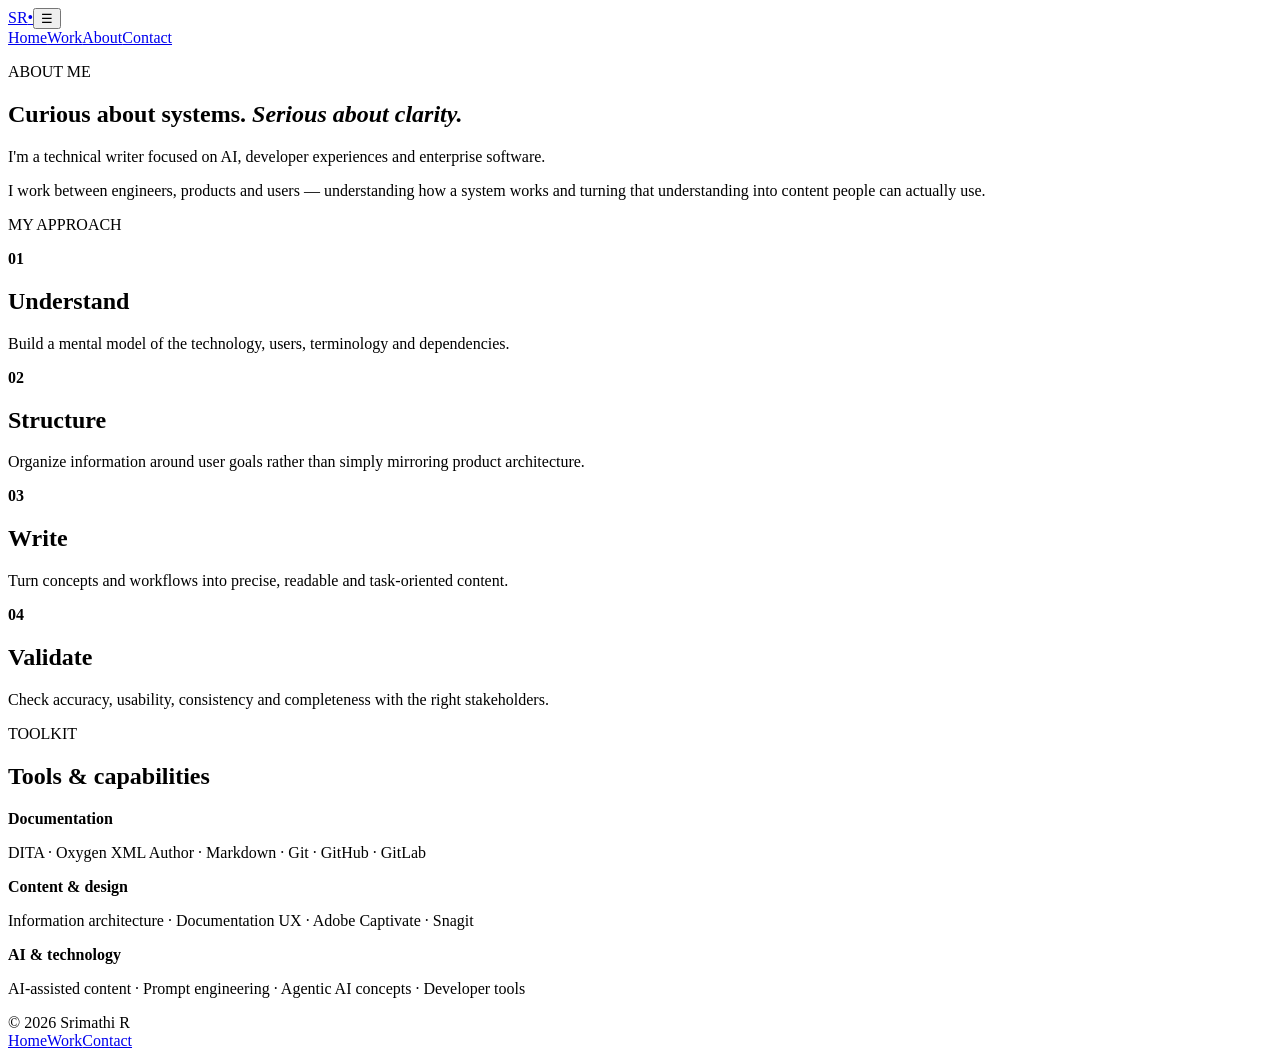
==== about.html @ e29bbeda "Add files via upload" ====
<!doctype html><html lang="en"><head><meta charset="utf-8"><meta name="viewport" content="width=device-width,initial-scale=1"><title>About — Srimathi R</title><link rel="preconnect" href="https://fonts.googleapis.com"><link rel="preconnect" href="https://fonts.gstatic.com" crossorigin><link href="https://fonts.googleapis.com/css2?family=DM+Sans:wght@400;500;600;700&family=Playfair+Display:ital,wght@0,500;0,600;1,500;1,600&display=swap" rel="stylesheet"><link rel="stylesheet" href="css/style.css"></head><body>
<header><nav class="nav wrap"><a class="logo" href="index.html">SR<span>•</span></a><button class="menu">☰</button><div class="links"><a href="index.html">Home</a><a href="work.html">Work</a><a class="on" href="about.html">About</a><a href="contact.html">Contact</a></div></nav></header>
<main><section class="page-head split wrap"><div><p class="kicker">ABOUT ME</p><h1>Curious about systems. <i>Serious about clarity.</i></h1></div><div class="about-copy"><p>I'm a technical writer focused on AI, developer experiences and enterprise software.</p><p>I work between engineers, products and users — understanding how a system works and turning that understanding into content people can actually use.</p></div></section>
<section class="dark-section"><div class="wrap"><p class="kicker">MY APPROACH</p><div class="approach"><div><b>01</b><h2>Understand</h2><p>Build a mental model of the technology, users, terminology and dependencies.</p></div><div><b>02</b><h2>Structure</h2><p>Organize information around user goals rather than simply mirroring product architecture.</p></div><div><b>03</b><h2>Write</h2><p>Turn concepts and workflows into precise, readable and task-oriented content.</p></div><div><b>04</b><h2>Validate</h2><p>Check accuracy, usability, consistency and completeness with the right stakeholders.</p></div></div></div></section>
<section class="section wrap skills"><div><p class="kicker">TOOLKIT</p><h2>Tools & capabilities</h2></div><div class="skill-list"><div><b>Documentation</b><p>DITA · Oxygen XML Author · Markdown · Git · GitHub · GitLab</p></div><div><b>Content & design</b><p>Information architecture · Documentation UX · Adobe Captivate · Snagit</p></div><div><b>AI & technology</b><p>AI-assisted content · Prompt engineering · Agentic AI concepts · Developer tools</p></div></div></section></main><footer class="footer wrap"><span>© 2026 Srimathi R</span><div><a href="index.html">Home</a><a href="work.html">Work</a><a href="contact.html">Contact</a></div></footer><script src="js/main.js"></script></body></html>
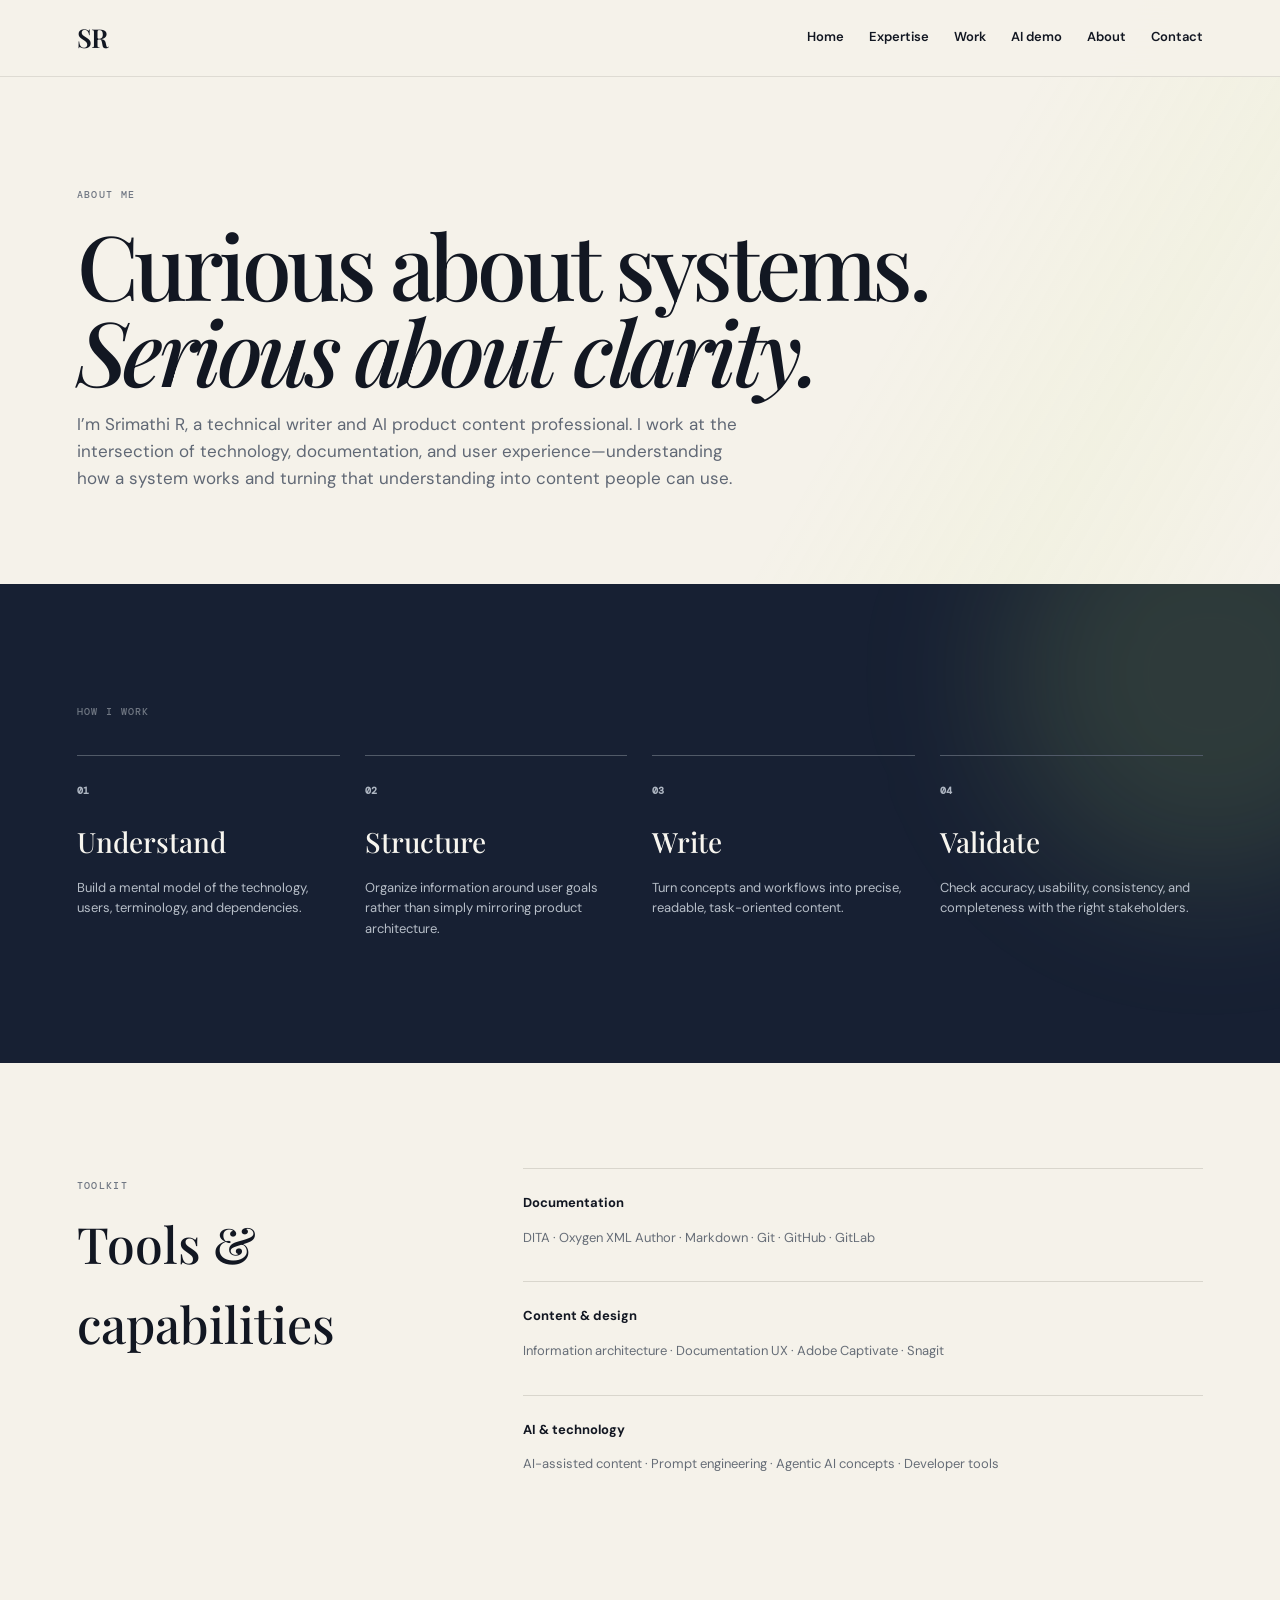
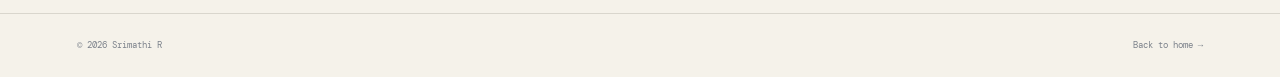
==== commit 4e0fb98c: "Add files via upload" ====
--- a/about.html
+++ b/about.html
@@ -1,5 +1 @@
-<!doctype html><html lang="en"><head><meta charset="utf-8"><meta name="viewport" content="width=device-width,initial-scale=1"><title>About — Srimathi R</title><link rel="preconnect" href="https://fonts.googleapis.com"><link rel="preconnect" href="https://fonts.gstatic.com" crossorigin><link href="https://fonts.googleapis.com/css2?family=DM+Sans:wght@400;500;600;700&family=Playfair+Display:ital,wght@0,500;0,600;1,500;1,600&display=swap" rel="stylesheet"><link rel="stylesheet" href="css/style.css"></head><body>
-<header><nav class="nav wrap"><a class="logo" href="index.html">SR<span>•</span></a><button class="menu">☰</button><div class="links"><a href="index.html">Home</a><a href="work.html">Work</a><a class="on" href="about.html">About</a><a href="contact.html">Contact</a></div></nav></header>
-<main><section class="page-head split wrap"><div><p class="kicker">ABOUT ME</p><h1>Curious about systems. <i>Serious about clarity.</i></h1></div><div class="about-copy"><p>I'm a technical writer focused on AI, developer experiences and enterprise software.</p><p>I work between engineers, products and users — understanding how a system works and turning that understanding into content people can actually use.</p></div></section>
-<section class="dark-section"><div class="wrap"><p class="kicker">MY APPROACH</p><div class="approach"><div><b>01</b><h2>Understand</h2><p>Build a mental model of the technology, users, terminology and dependencies.</p></div><div><b>02</b><h2>Structure</h2><p>Organize information around user goals rather than simply mirroring product architecture.</p></div><div><b>03</b><h2>Write</h2><p>Turn concepts and workflows into precise, readable and task-oriented content.</p></div><div><b>04</b><h2>Validate</h2><p>Check accuracy, usability, consistency and completeness with the right stakeholders.</p></div></div></div></section>
-<section class="section wrap skills"><div><p class="kicker">TOOLKIT</p><h2>Tools & capabilities</h2></div><div class="skill-list"><div><b>Documentation</b><p>DITA · Oxygen XML Author · Markdown · Git · GitHub · GitLab</p></div><div><b>Content & design</b><p>Information architecture · Documentation UX · Adobe Captivate · Snagit</p></div><div><b>AI & technology</b><p>AI-assisted content · Prompt engineering · Agentic AI concepts · Developer tools</p></div></div></section></main><footer class="footer wrap"><span>© 2026 Srimathi R</span><div><a href="index.html">Home</a><a href="work.html">Work</a><a href="contact.html">Contact</a></div></footer><script src="js/main.js"></script></body></html>+<!doctype html><html lang="en"><head><meta charset="utf-8"><meta name="viewport" content="width=device-width,initial-scale=1"><title>About — Srimathi R</title><link rel="stylesheet" href="css/style.css"></head><body><header class="site-header"><a class="brand" href="index.html">SR</a><nav><a href="index.html">Home</a><a href="index.html#expertise">Expertise</a><a href="index.html#samples">Work</a><a href="index.html#ai-demo">AI demo</a><a href="about.html">About</a><a href="contact.html">Contact</a></nav></header><main><section class="page-head wrap"><p class="kicker">ABOUT ME</p><h1>Curious about systems.<br><i>Serious about clarity.</i></h1><p>I’m Srimathi R, a technical writer and AI product content professional. I work at the intersection of technology, documentation, and user experience—understanding how a system works and turning that understanding into content people can use.</p></section><section class="dark-section"><div class="wrap"><p class="kicker">HOW I WORK</p><div class="approach"><div><b>01</b><h2>Understand</h2><p>Build a mental model of the technology, users, terminology, and dependencies.</p></div><div><b>02</b><h2>Structure</h2><p>Organize information around user goals rather than simply mirroring product architecture.</p></div><div><b>03</b><h2>Write</h2><p>Turn concepts and workflows into precise, readable, task-oriented content.</p></div><div><b>04</b><h2>Validate</h2><p>Check accuracy, usability, consistency, and completeness with the right stakeholders.</p></div></div></div></section><section class="section wrap skills"><div><p class="kicker">TOOLKIT</p><h2>Tools & capabilities</h2></div><div class="skill-list"><div><b>Documentation</b><p>DITA · Oxygen XML Author · Markdown · Git · GitHub · GitLab</p></div><div><b>Content & design</b><p>Information architecture · Documentation UX · Adobe Captivate · Snagit</p></div><div><b>AI & technology</b><p>AI-assisted content · Prompt engineering · Agentic AI concepts · Developer tools</p></div></div></section></main><footer><span>© 2026 Srimathi R</span><span><a href="index.html">Back to home →</a></span></footer><script src="js/main.js"></script></body></html>
--- a/css/style.css
+++ b/css/style.css
@@ -0,0 +1,5 @@
+@import url('https://fonts.googleapis.com/css2?family=DM+Mono:wght@400;500&family=DM+Sans:wght@400;500;600;700&family=Playfair+Display:ital,wght@0,500;0,600;1,500;1,600&display=swap');
+:root{--bg:#f5f2ea;--paper:#fbfaf6;--ink:#121722;--muted:#68707c;--line:#d9d6cd;--navy:#172033;--accent:#c9f06b;--accent2:#e7ddff;--shadow:0 20px 60px rgba(18,23,34,.08)}
+*{box-sizing:border-box}html{scroll-behavior:smooth}body{margin:0;background:var(--bg);color:var(--ink);font-family:'DM Sans',sans-serif;line-height:1.6}body:before{content:'';position:fixed;inset:0;pointer-events:none;background:linear-gradient(120deg,transparent 0 60%,rgba(201,240,107,.06) 75%,transparent 90%);z-index:-1}a{color:inherit;text-decoration:none}button{font:inherit}.wrap{width:min(1180px,88vw);margin:auto}.site-header,header{position:sticky;top:0;z-index:50;background:rgba(245,242,234,.88);backdrop-filter:blur(18px);border-bottom:1px solid rgba(217,214,205,.8)}.site-header{display:flex;align-items:center;justify-content:space-between;padding:17px 6vw}.site-header .brand,.logo{font-family:'Playfair Display',serif;font-size:26px;font-weight:600;letter-spacing:-.04em}.site-header nav,.links{display:flex;gap:25px;align-items:center;font-size:13px;font-weight:600}.site-header nav a,.links a{position:relative}.site-header nav a:after,.links a:after{content:'';position:absolute;left:0;bottom:-7px;width:0;height:2px;background:var(--ink);transition:.25s}.site-header nav a:hover:after,.links a:hover:after,.links .on:after{width:100%}.nav{display:flex;align-items:center;justify-content:space-between;padding:17px 0}.nav .logo span{color:#8da44d}.menu{display:none;border:0;background:none;font-size:20px}.hero{width:min(1220px,88vw);margin:auto;padding:120px 0 95px;position:relative}.hero:after{content:'';position:absolute;width:330px;height:330px;border-radius:50%;background:var(--accent2);filter:blur(70px);opacity:.42;right:0;top:60px;z-index:-1}.eyebrow,.kicker,.sample-meta,.snippet span{font-family:'DM Mono',monospace;text-transform:uppercase;letter-spacing:.13em;font-size:10px;font-weight:500;color:#707783}.hero h1{font-family:'Playfair Display',serif;font-weight:500;font-size:clamp(58px,8.3vw,116px);line-height:.92;letter-spacing:-.055em;max-width:1000px;margin:18px 0 30px}.hero h1 em,.page-head h1 i,.contact h1 i{font-style:italic}.hero-copy{max-width:710px;font-size:19px;color:#555e6b;margin:0 0 30px}.hero-actions{display:flex;gap:24px;align-items:center}.button{display:inline-flex;align-items:center;gap:12px;background:var(--navy);color:white;padding:14px 20px;font-size:13px;font-weight:700;border-radius:2px;box-shadow:0 8px 20px rgba(23,32,51,.15);transition:.2s}.button:hover{transform:translateY(-2px)}.text-link{font-size:13px;font-weight:700}.hero-note{display:flex;gap:10px;flex-wrap:wrap;margin-top:65px;padding-top:20px;border-top:1px solid var(--line);font-family:'DM Mono',monospace;font-size:10px;color:#7a818c}.hero-note span{display:inline-block}.section{padding:105px 0}.section-heading{display:grid;grid-template-columns:60px 1fr;gap:18px;margin-bottom:46px}.section-heading>span{font-family:'DM Mono',monospace;font-size:10px;color:#7b818a;padding-top:8px}.section-heading h2{font-family:'Playfair Display',serif;font-weight:500;font-size:clamp(42px,5vw,66px);line-height:.98;letter-spacing:-.04em;margin:0}.expertise-grid{display:grid;grid-template-columns:repeat(2,1fr);gap:18px}.expertise-grid article{background:var(--paper);border:1px solid var(--line);padding:35px;min-height:310px;box-shadow:0 1px 0 rgba(0,0,0,.02);transition:.25s}.expertise-grid article:hover,.sample-card:hover,.index-card:hover{transform:translateY(-4px);box-shadow:var(--shadow)}.number{font-family:'DM Mono',monospace;font-size:10px;color:#858b94;margin-bottom:58px}.expertise-grid h3,.sample-card h3,.approach-grid h3{font-family:'Playfair Display',serif;font-weight:500;font-size:31px;line-height:1.08;letter-spacing:-.02em;margin:0 0 14px}.expertise-grid p,.sample-card p{color:#5f6671;font-size:14px}.expertise-grid ul{margin:24px 0 0;padding:0;list-style:none;font-size:12px;color:#333b46}.expertise-grid li{padding:8px 0;border-top:1px solid #e5e2db}.samples-section{background:#ece9e1}.sample-card{background:var(--paper);border:1px solid var(--line);transition:.25s}.sample-card.featured{display:grid;grid-template-columns:200px 1fr;gap:45px;padding:42px;margin-bottom:18px}.sample-card.featured h3{font-size:44px}.before-after{display:grid;grid-template-columns:repeat(3,1fr);gap:12px;margin:28px 0}.before-after>div{border-top:2px solid var(--ink);padding:14px 0}.before-after small{font-family:'DM Mono',monospace;font-size:8px;letter-spacing:.12em;color:#888}.before-after strong{display:block;font-size:14px;margin-top:8px}.before-after p{font-size:11px;margin:6px 0}.sample-grid{display:grid;grid-template-columns:repeat(3,1fr);gap:18px}.sample-grid .sample-card{padding:31px;min-height:370px;display:flex;flex-direction:column}.sample-grid .text-link{margin-top:auto}.snippet{background:#f0eee7;border:1px solid #dfdcd3;padding:14px 16px;margin:24px 0}.snippet span{display:block;margin-bottom:8px}.snippet strong{display:block;font-size:12px;line-height:1.45}.dark-section{background:var(--navy);color:#f7f5ef;padding:110px 0;position:relative;overflow:hidden}.dark-section:after{content:'';position:absolute;width:420px;height:420px;border-radius:50%;background:rgba(201,240,107,.13);filter:blur(70px);right:-140px;top:-120px}.dark-section .section-heading>span{color:#9ca4b0}.ai-demo-layout{display:grid;grid-template-columns:1.25fr .75fr;gap:100px;position:relative;z-index:1}.ai-demo-layout h3{font-family:'Playfair Display',serif;font-weight:500;font-size:clamp(42px,5vw,68px);line-height:1;letter-spacing:-.04em;margin:0 0 20px}.ai-demo-layout p{color:#b8bfca;max-width:620px}.light-button{background:var(--accent);color:var(--navy);box-shadow:none}.ai-points{border-top:1px solid #424a59}.ai-points div{display:grid;grid-template-columns:42px 1fr;gap:14px;padding:21px 0;border-bottom:1px solid #424a59}.ai-points strong{font-family:'DM Mono',monospace;font-size:10px;color:#aab2bf}.ai-points span{font-size:13px}.approach-grid{display:grid;grid-template-columns:repeat(4,1fr);gap:22px}.approach-grid>div{border-top:1px solid #aaa79f;padding-top:18px}.approach-grid span{font-family:'DM Mono',monospace;font-size:10px;color:#898f98}.approach-grid h3{font-size:25px;margin:13px 0 7px}.approach-grid p{font-size:13px;color:#666e78}.statement{padding:125px 0;background:#dcd8ce}.statement p{font-family:'Playfair Display',serif;font-size:clamp(42px,5.8vw,78px);line-height:1;letter-spacing:-.045em;max-width:980px;margin:0}.statement em{font-style:italic}.contact-section{padding-bottom:120px}.contact-grid{display:grid;grid-template-columns:1.3fr .7fr;gap:80px}.large{font-family:'Playfair Display',serif;font-size:36px;line-height:1.18;letter-spacing:-.025em;max-width:760px}.contact-details{display:flex;flex-direction:column;gap:16px}.contact-details a{padding:15px 0;border-bottom:1px solid var(--line);font-weight:600;font-size:14px}.contact-details a:hover{padding-left:8px}.footer,footer{display:flex;justify-content:space-between;gap:20px;padding:24px 6vw;border-top:1px solid var(--line);font-family:'DM Mono',monospace;font-size:9px;color:#7c828b}.footer div{display:flex;gap:20px}.page-head{padding:100px 0 75px}.page-head h1,.contact h1{font-family:'Playfair Display',serif;font-size:clamp(52px,7vw,90px);font-weight:500;line-height:.96;letter-spacing:-.05em;max-width:950px;margin:18px 0}.page-head>p:last-child{max-width:670px;color:#606875;font-size:17px}.split{display:grid;grid-template-columns:1.1fr .9fr;gap:80px}.about-copy{font-size:18px;color:#59616d;padding-top:40px}.dark-section .wrap{position:relative;z-index:1}.approach{display:grid;grid-template-columns:repeat(4,1fr);gap:25px;margin-top:35px}.approach>div{border-top:1px solid #515a68;padding-top:20px}.approach b{font-family:'DM Mono',monospace;color:#aeb6c2;font-size:10px}.approach h2{font-family:'Playfair Display',serif;font-size:28px;font-weight:500;margin:18px 0 8px}.approach p{color:#b7bec8;font-size:13px}.skills{display:grid;grid-template-columns:.7fr 1.3fr;gap:80px}.skills h2{font-family:'Playfair Display',serif;font-size:50px;font-weight:500;margin:10px 0}.skill-list>div{padding:20px 0;border-top:1px solid var(--line)}.skill-list b{font-size:13px}.skill-list p{color:#666d77;font-size:13px}.contact{padding:110px 0 130px}.contact>p:not(.kicker){font-size:18px;color:#606875;max-width:650px}.contact-list{display:grid;grid-template-columns:repeat(3,1fr);gap:18px;margin-top:55px}.contact-list a{background:var(--paper);border:1px solid var(--line);padding:25px;min-height:120px;transition:.2s}.contact-list a:hover{transform:translateY(-3px);box-shadow:var(--shadow)}.contact-list span{display:block;font-family:'DM Mono',monospace;font-size:9px;color:#818791;margin-bottom:20px}.contact-list b{font-size:14px}.work-index{padding-bottom:100px}.index-card{display:grid;grid-template-columns:90px 1fr;gap:20px;background:var(--paper);border:1px solid var(--line);padding:35px;margin-bottom:18px;transition:.25s}.index-card .num{font-family:'DM Mono',monospace;font-size:11px;color:#858b94}.index-card span{font-family:'DM Mono',monospace;font-size:9px;color:#777e88;letter-spacing:.12em}.index-card h2{font-family:'Playfair Display',serif;font-size:38px;font-weight:500;line-height:1.05;margin:12px 0}.index-card p{max-width:700px;color:#626a75;font-size:14px}.index-card b{font-size:12px}.case-hero{padding:75px 0 70px}.back{font-size:11px;font-weight:700}.case-hero h1{font-family:'Playfair Display',serif;font-size:clamp(52px,7vw,88px);font-weight:500;line-height:.95;letter-spacing:-.05em;max-width:950px;margin:28px 0}.case-lede{font-size:19px;color:#606875;max-width:720px}.meta{display:grid;grid-template-columns:repeat(3,1fr);gap:18px;margin-top:55px;border-top:1px solid var(--line)}.meta div{padding-top:16px}.meta span,aside span{font-family:'DM Mono',monospace;font-size:9px;color:#7c838d;display:block;margin-bottom:8px}.meta b{font-size:12px}.case-content{display:grid;grid-template-columns:1fr 240px;gap:90px;padding-bottom:100px}.case-section{padding:60px 0;border-top:1px solid var(--line)}.case-section h2{font-family:'Playfair Display',serif;font-weight:500;font-size:38px;line-height:1.1;letter-spacing:-.025em;max-width:820px}.case-section p:not(.kicker){color:#606875;max-width:750px}.flow{background:#eae7df;padding:20px;margin-top:28px;font-family:'DM Mono',monospace;font-size:11px;overflow:auto}.case-content aside{padding-top:60px;color:#606875;font-size:12px}.case-content aside p{margin:0 0 38px}.quote blockquote{font-family:'Playfair Display',serif;font-size:45px;line-height:1.1;margin:25px 0;max-width:700px}.sample-highlight{background:#efede6;border:1px solid var(--line);padding:34px}.sample-download{display:inline-block;background:var(--navy);color:#fff;padding:12px 17px;font-size:12px;font-weight:700;margin-top:8px}
+@media(max-width:900px){.site-header nav{gap:14px}.hero{padding-top:85px}.expertise-grid,.sample-grid{grid-template-columns:1fr}.sample-card.featured{grid-template-columns:1fr}.ai-demo-layout,.split,.skills,.contact-grid,.case-content{grid-template-columns:1fr;gap:35px}.approach-grid,.approach{grid-template-columns:repeat(2,1fr)}.contact-list{grid-template-columns:1fr}.meta{grid-template-columns:1fr}.case-content aside{padding-top:0}.before-after{grid-template-columns:1fr}}
+@media(max-width:650px){.site-header nav{display:none}.site-header{padding:15px 6vw}.hero{padding:70px 0}.hero h1{font-size:58px}.hero-copy{font-size:16px}.section{padding:75px 0}.section-heading h2{font-size:44px}.expertise-grid article{padding:28px;min-height:auto}.sample-card.featured{padding:28px}.sample-card.featured h3{font-size:36px}.dark-section{padding:80px 0}.ai-demo-layout h3{font-size:46px}.approach-grid,.approach{grid-template-columns:1fr}.statement{padding:80px 0}.statement p{font-size:45px}.page-head{padding:70px 0 50px}.page-head h1,.contact h1{font-size:56px}.index-card{grid-template-columns:45px 1fr;padding:27px}.index-card h2{font-size:31px}.case-hero h1{font-size:56px}.footer,footer{display:block;padding:20px 6vw}.footer div{margin-top:10px}.hero-actions{flex-wrap:wrap}}
